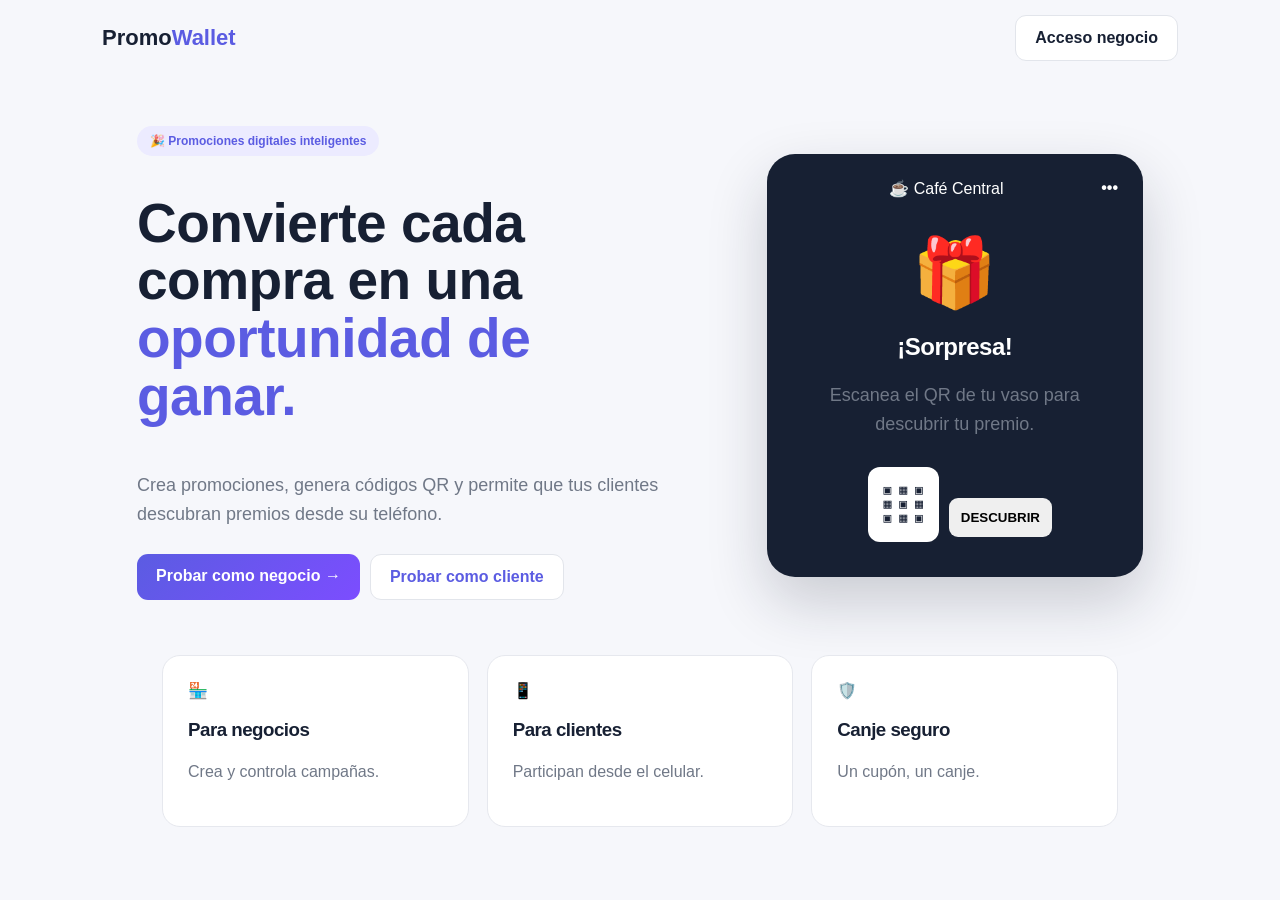
==== index.html @ 959d2215 "Add files via upload" ====
<!doctype html><html lang="es"><head><meta charset="utf-8"><meta name="viewport" content="width=device-width,initial-scale=1"><title>PromoWallet</title><link rel="stylesheet" href="css/style.css"></head><body>
<header class="top"><div class="logo">Promo<span>Wallet</span></div><a class="btn outline" href="login.html">Acceso negocio</a></header>
<main class="hero"><section><span class="badge">🎉 Promociones digitales inteligentes</span><h1>Convierte cada compra en una <span>oportunidad de ganar.</span></h1><p>Crea promociones, genera códigos QR y permite que tus clientes descubran premios desde su teléfono.</p><div class="actions"><a class="btn" href="login.html">Probar como negocio →</a><a class="btn light" href="reclamar.html">Probar como cliente</a></div></section><aside class="phone"><div>☕ Café Central <b>•••</b></div><div class="gift">🎁</div><h2>¡Sorpresa!</h2><p>Escanea el QR de tu vaso para descubrir tu premio.</p><div class="fakeqr">▣ ▦ ▣<br>▦ ▣ ▦<br>▣ ▦ ▣</div><button>DESCUBRIR</button></aside></main>
<section class="features"><div><b>🏪</b><h3>Para negocios</h3><p>Crea y controla campañas.</p></div><div><b>📱</b><h3>Para clientes</h3><p>Participan desde el celular.</p></div><div><b>🛡️</b><h3>Canje seguro</h3><p>Un cupón, un canje.</p></div></section></body></html>
---- css/style.css ----
*{box-sizing:border-box}body{margin:0;background:#f6f7fb;color:#172033;font-family:Inter,Arial,sans-serif}a{text-decoration:none;color:#5b5ce2}h1,h2,h3{letter-spacing:-.5px}p{color:#707887;line-height:1.6}.logo{font-size:22px;font-weight:800}.logo span{color:#5b5ce2}.top{height:76px;display:flex;align-items:center;justify-content:space-between;max-width:1120px;margin:auto;padding:0 22px}.hero{max-width:1050px;margin:55px auto;display:grid;grid-template-columns:1.2fr .8fr;gap:65px;padding:0 22px;align-items:center}.badge{background:#ecebff;color:#5b5ce2;border-radius:30px;padding:8px 13px;font-size:12px;font-weight:700}.hero h1{font-size:55px;line-height:1.05}.hero h1 span{color:#5b5ce2}.hero p{font-size:18px}.actions{display:flex;gap:10px;margin-top:25px}.btn{display:inline-block;background:linear-gradient(135deg,#5b5ce2,#7c4dff);color:#fff;border:0;padding:13px 19px;border-radius:11px;font-weight:700;cursor:pointer}.btn.outline{background:#fff;color:#172033;border:1px solid #e2e5eb}.btn.light{background:#fff;color:#5b5ce2;border:1px solid #e2e5eb}.full{width:100%;text-align:center}.phone{background:#172033;color:#fff;border-radius:28px;padding:25px;text-align:center;box-shadow:0 25px 60px #17203333}.phone b{float:right}.gift,.big{font-size:68px;margin:35px 0 15px}.fakeqr{font-family:monospace;background:#fff;color:#172033;padding:16px;border-radius:12px;display:inline-block;line-height:1.1;margin:10px}.phone button{padding:12px;border:0;border-radius:9px;font-weight:800}.features{max-width:1000px;margin:auto;display:grid;grid-template-columns:repeat(3,1fr);gap:18px;padding:0 22px 70px}.features div,.card{background:#fff;border:1px solid #e6e8ee;border-radius:18px;padding:25px}.center-page{min-height:100vh;display:grid;place-items:center;padding:20px;background:radial-gradient(circle at top,#e9e8ff,#f6f7fb 50%)}.auth,.customer,.redeem{width:min(440px,100%)}.center{text-align:center}.card small,.narrow>small,main>small{display:block;color:#5b5ce2;font-weight:800;letter-spacing:1px;margin:12px 0}label{display:block;font-size:13px;font-weight:700;margin:15px 0 7px}input{width:100%;padding:14px;border:1px solid #dfe2ea;border-radius:10px;font:inherit}.app{min-height:100vh;display:flex}.app aside{width:240px;background:#172033;color:#fff;padding:27px 18px}.app aside nav{display:grid;gap:7px;margin-top:40px}.app aside nav a{color:#b8c0ce;padding:12px;border-radius:9px}.app aside nav a.active,.app aside nav a:hover{background:#293448;color:#fff}.app main{flex:1;padding:42px 55px}.app main.narrow{max-width:850px}.header{display:flex;justify-content:space-between;align-items:flex-start;margin-bottom:28px}.header h1{margin:5px 0}.header small{color:#5b5ce2;font-weight:800;letter-spacing:1px}.metrics{display:grid;grid-template-columns:repeat(4,1fr);gap:15px;margin-bottom:25px}.metrics div{background:#fff;border:1px solid #e6e8ee;border-radius:15px;padding:19px}.metrics strong{display:block;font-size:30px;margin:7px 0}.metrics em{font-style:normal;color:#0e9f6e;font-size:11px}.sectionhead{display:flex;justify-content:space-between}.row{display:flex;gap:15px;align-items:center;padding:18px 0;border-top:1px solid #eee}.icon{font-size:24px;background:#fff2dd;padding:10px;border-radius:10px}.grow{flex:1}.grow small{display:block;color:#7a8190;margin-top:4px}.progress{height:5px;background:#edf0f4;border-radius:10px;margin-top:8px}.progress i{display:block;height:100%;background:#5b5ce2;border-radius:10px}.status{font-size:10px;background:#e6f7f0;color:#0e9f6e;padding:6px 9px;border-radius:20px;font-weight:800}.two{display:grid;grid-template-columns:1fr 1fr;gap:15px}.notice{background:#f0efff;padding:14px;border-radius:10px;margin:18px 0}.coupon{width:min(430px,100%);background:#fff;border-radius:22px;overflow:hidden;box-shadow:0 20px 60px #17203322}.couponhead{background:linear-gradient(135deg,#5b5ce2,#7c4dff);color:#fff;padding:23px;display:flex;gap:13px;font-size:30px}.couponhead b,.couponhead small{display:block}.couponhead b{font-size:18px}.couponhead small{font-size:9px;letter-spacing:1px}.couponbody{text-align:center;padding:28px}.couponbody h2{font-size:24px}.couponbody p{font-size:12px}.coupon footer{padding:18px;display:flex;justify-content:space-between;color:#7a8190;font-size:11px;border-top:2px dashed #ddd}.success{margin-top:15px;background:#e6f7f0;color:#087552;padding:15px;border-radius:10px}.error{margin-top:15px;background:#fff0f0;color:#c93636;padding:15px;border-radius:10px}@media(max-width:800px){.hero{grid-template-columns:1fr}.hero h1{font-size:42px}.features{grid-template-columns:1fr}.app aside{width:70px;padding:20px 8px}.app aside .logo{font-size:0}.app aside nav a{font-size:0;text-align:center}.app main{padding:28px 17px}.metrics{grid-template-columns:1fr 1fr}.header{display:block}.header .btn{margin-top:15px}.two{grid-template-columns:1fr}.actions{flex-direction:column}}
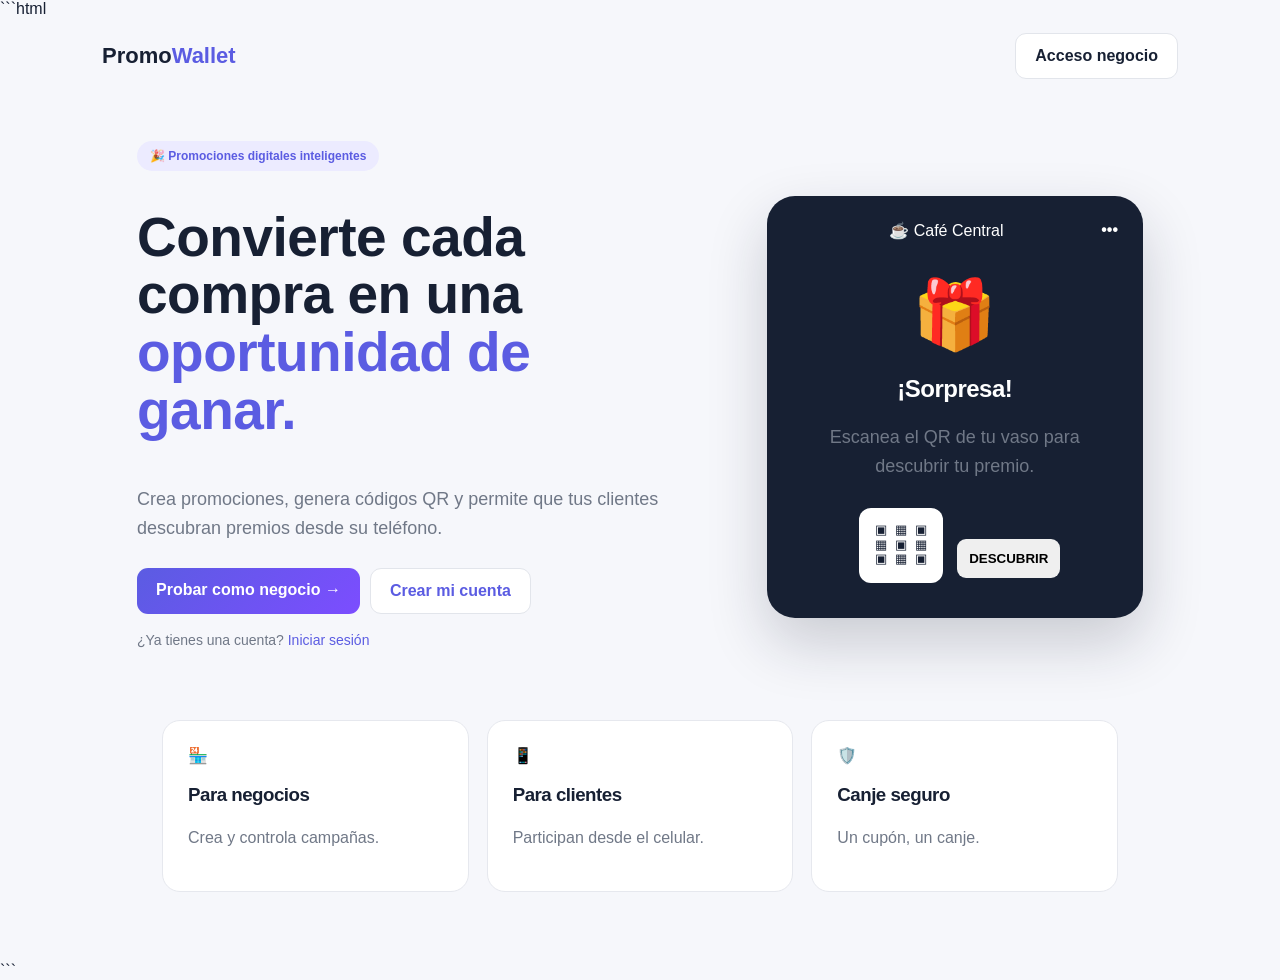
==== commit 23735b00: "Add files via upload" ====
--- a/index.html
+++ b/index.html
@@ -1,4 +1,141 @@
-<!doctype html><html lang="es"><head><meta charset="utf-8"><meta name="viewport" content="width=device-width,initial-scale=1"><title>PromoWallet</title><link rel="stylesheet" href="css/style.css"></head><body>
-<header class="top"><div class="logo">Promo<span>Wallet</span></div><a class="btn outline" href="login.html">Acceso negocio</a></header>
-<main class="hero"><section><span class="badge">🎉 Promociones digitales inteligentes</span><h1>Convierte cada compra en una <span>oportunidad de ganar.</span></h1><p>Crea promociones, genera códigos QR y permite que tus clientes descubran premios desde su teléfono.</p><div class="actions"><a class="btn" href="login.html">Probar como negocio →</a><a class="btn light" href="reclamar.html">Probar como cliente</a></div></section><aside class="phone"><div>☕ Café Central <b>•••</b></div><div class="gift">🎁</div><h2>¡Sorpresa!</h2><p>Escanea el QR de tu vaso para descubrir tu premio.</p><div class="fakeqr">▣ ▦ ▣<br>▦ ▣ ▦<br>▣ ▦ ▣</div><button>DESCUBRIR</button></aside></main>
-<section class="features"><div><b>🏪</b><h3>Para negocios</h3><p>Crea y controla campañas.</p></div><div><b>📱</b><h3>Para clientes</h3><p>Participan desde el celular.</p></div><div><b>🛡️</b><h3>Canje seguro</h3><p>Un cupón, un canje.</p></div></section></body></html>+```html
+<!doctype html>
+<html lang="es">
+
+<head>
+    <meta charset="utf-8">
+    <meta name="viewport" content="width=device-width,initial-scale=1">
+
+    <title>PromoWallet</title>
+
+    <link rel="stylesheet" href="css/style.css">
+</head>
+
+<body>
+
+<header class="top">
+
+    <div class="logo">
+        Promo<span>Wallet</span>
+    </div>
+
+    <a class="btn outline" href="login.html">
+        Acceso negocio
+    </a>
+
+</header>
+
+
+<main class="hero">
+
+    <section>
+
+        <span class="badge">
+            🎉 Promociones digitales inteligentes
+        </span>
+
+        <h1>
+            Convierte cada compra en una
+            <span>oportunidad de ganar.</span>
+        </h1>
+
+        <p>
+            Crea promociones, genera códigos QR y permite que
+            tus clientes descubran premios desde su teléfono.
+        </p>
+
+
+        <div class="actions">
+
+            <!-- ACCESO PARA NEGOCIOS -->
+            <a class="btn" href="login.html">
+                Probar como negocio →
+            </a>
+
+
+            <!-- REGISTRO DEL CLIENTE -->
+            <a class="btn light" href="registro.html">
+                Crear mi cuenta
+            </a>
+
+        </div>
+
+
+        <p style="margin-top:15px;font-size:14px;">
+            ¿Ya tienes una cuenta?
+            <a href="login-cliente.html">
+                Iniciar sesión
+            </a>
+        </p>
+
+    </section>
+
+
+    <aside class="phone">
+
+        <div>
+            ☕ Café Central
+            <b>•••</b>
+        </div>
+
+        <div class="gift">
+            🎁
+        </div>
+
+        <h2>
+            ¡Sorpresa!
+        </h2>
+
+        <p>
+            Escanea el QR de tu vaso para descubrir tu premio.
+        </p>
+
+        <div class="fakeqr">
+            ▣ ▦ ▣<br>
+            ▦ ▣ ▦<br>
+            ▣ ▦ ▣
+        </div>
+
+        <button>
+            DESCUBRIR
+        </button>
+
+    </aside>
+
+</main>
+
+
+<section class="features">
+
+    <div>
+        <b>🏪</b>
+        <h3>Para negocios</h3>
+        <p>
+            Crea y controla campañas.
+        </p>
+    </div>
+
+
+    <div>
+        <b>📱</b>
+        <h3>Para clientes</h3>
+        <p>
+            Participan desde el celular.
+        </p>
+    </div>
+
+
+    <div>
+        <b>🛡️</b>
+        <h3>Canje seguro</h3>
+        <p>
+            Un cupón, un canje.
+        </p>
+    </div>
+
+</section>
+
+
+</body>
+</html>
+```
